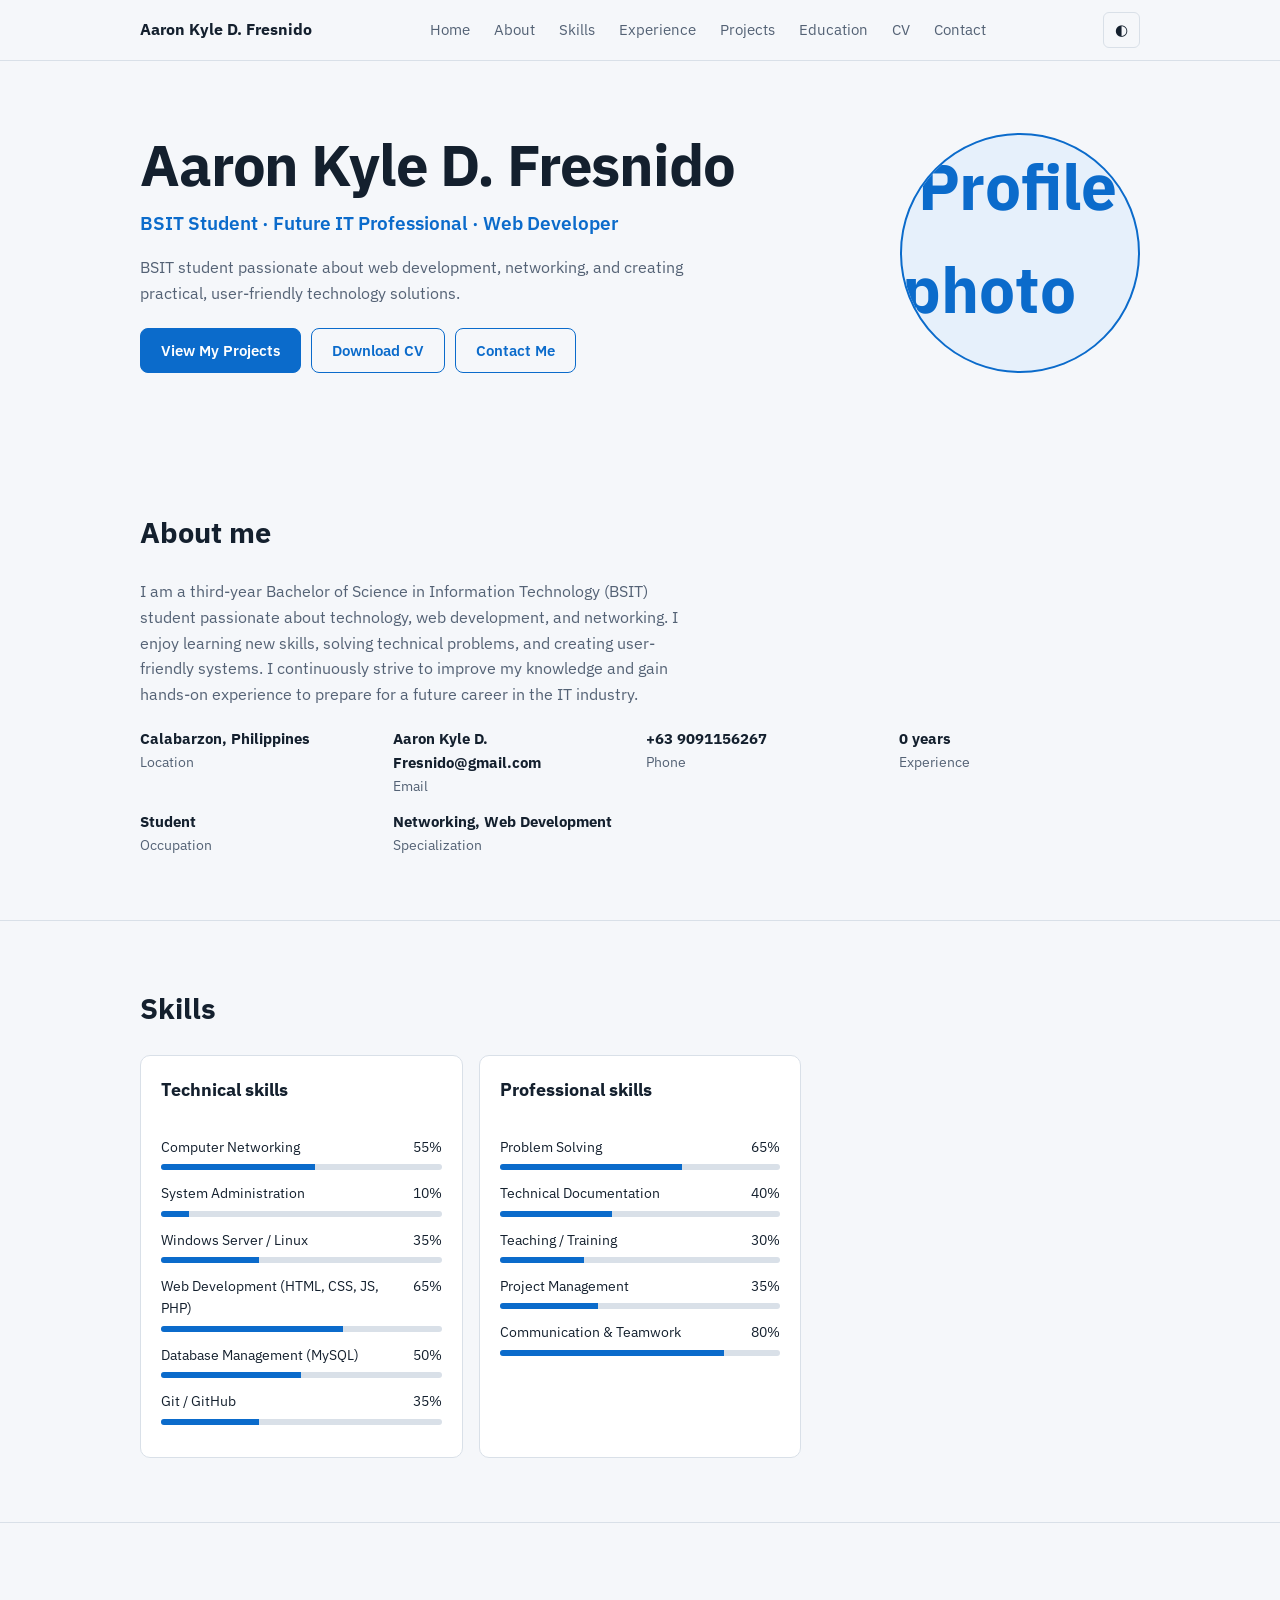
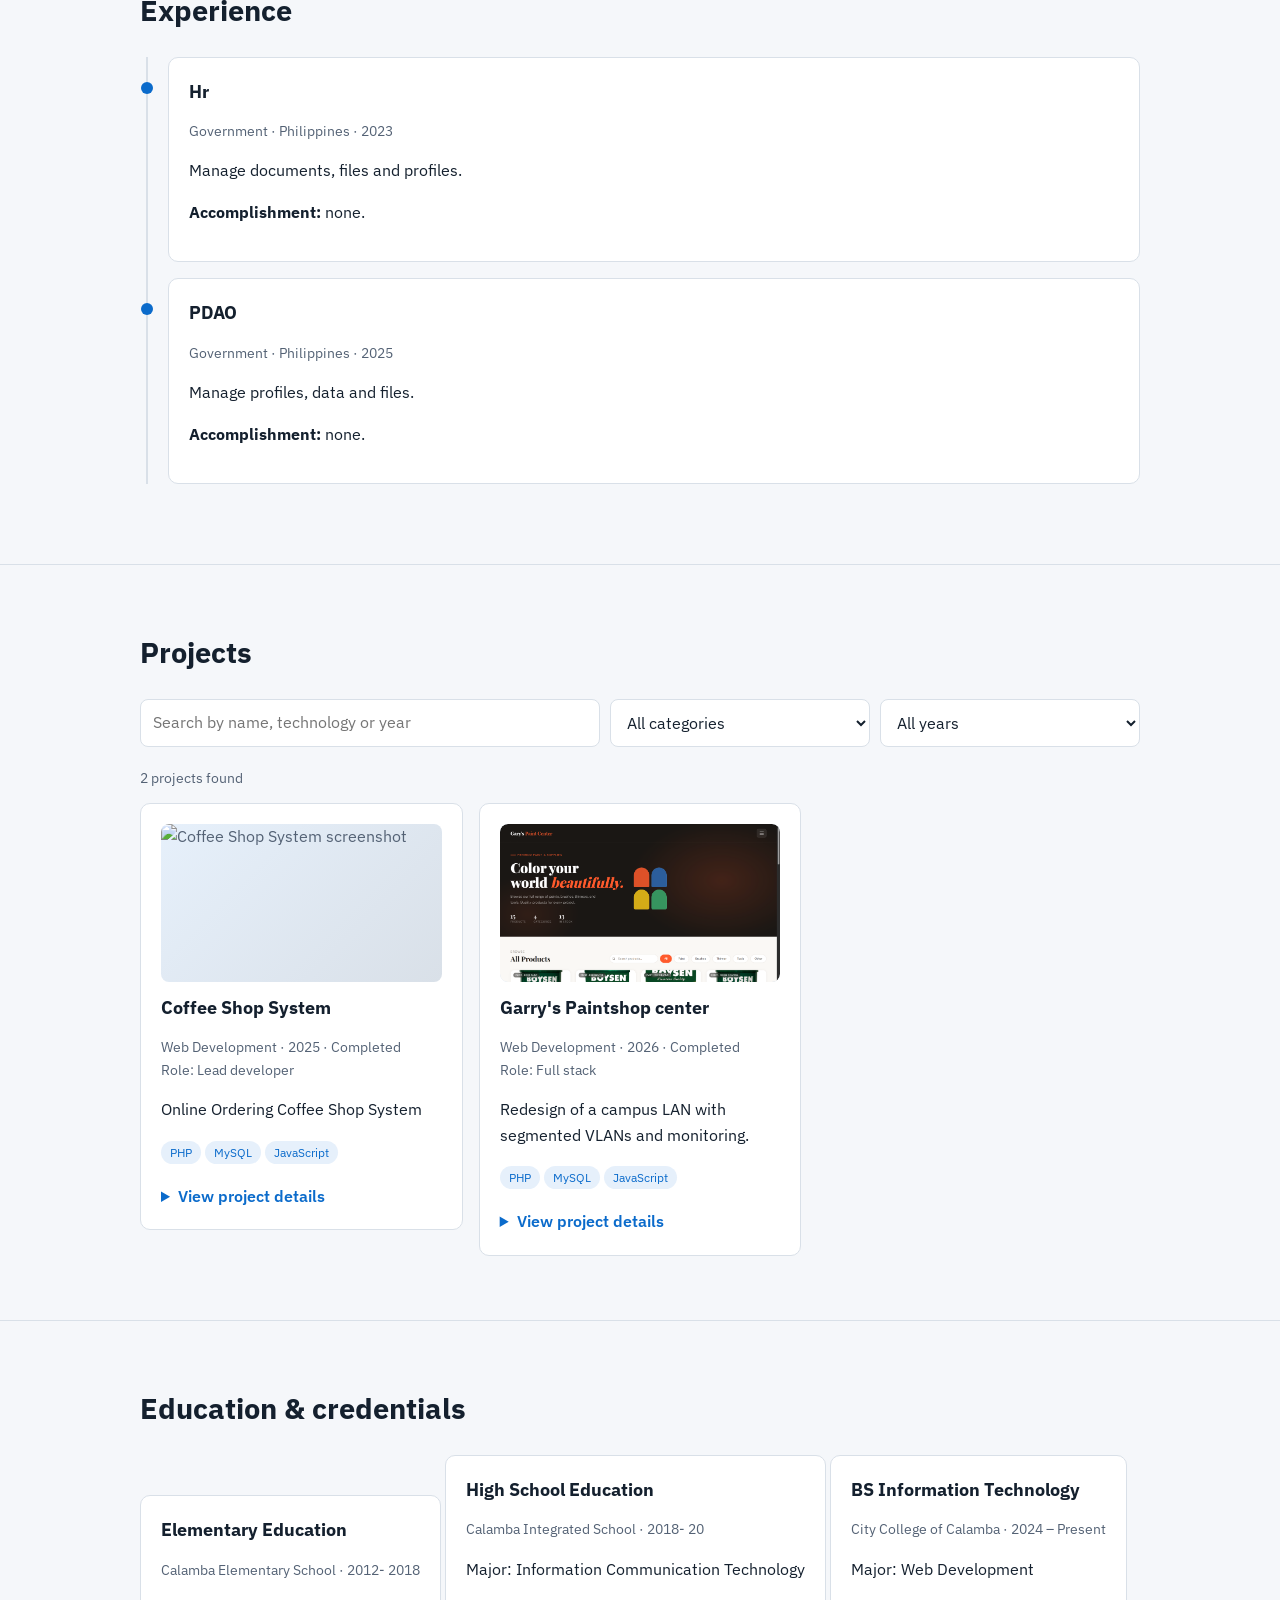
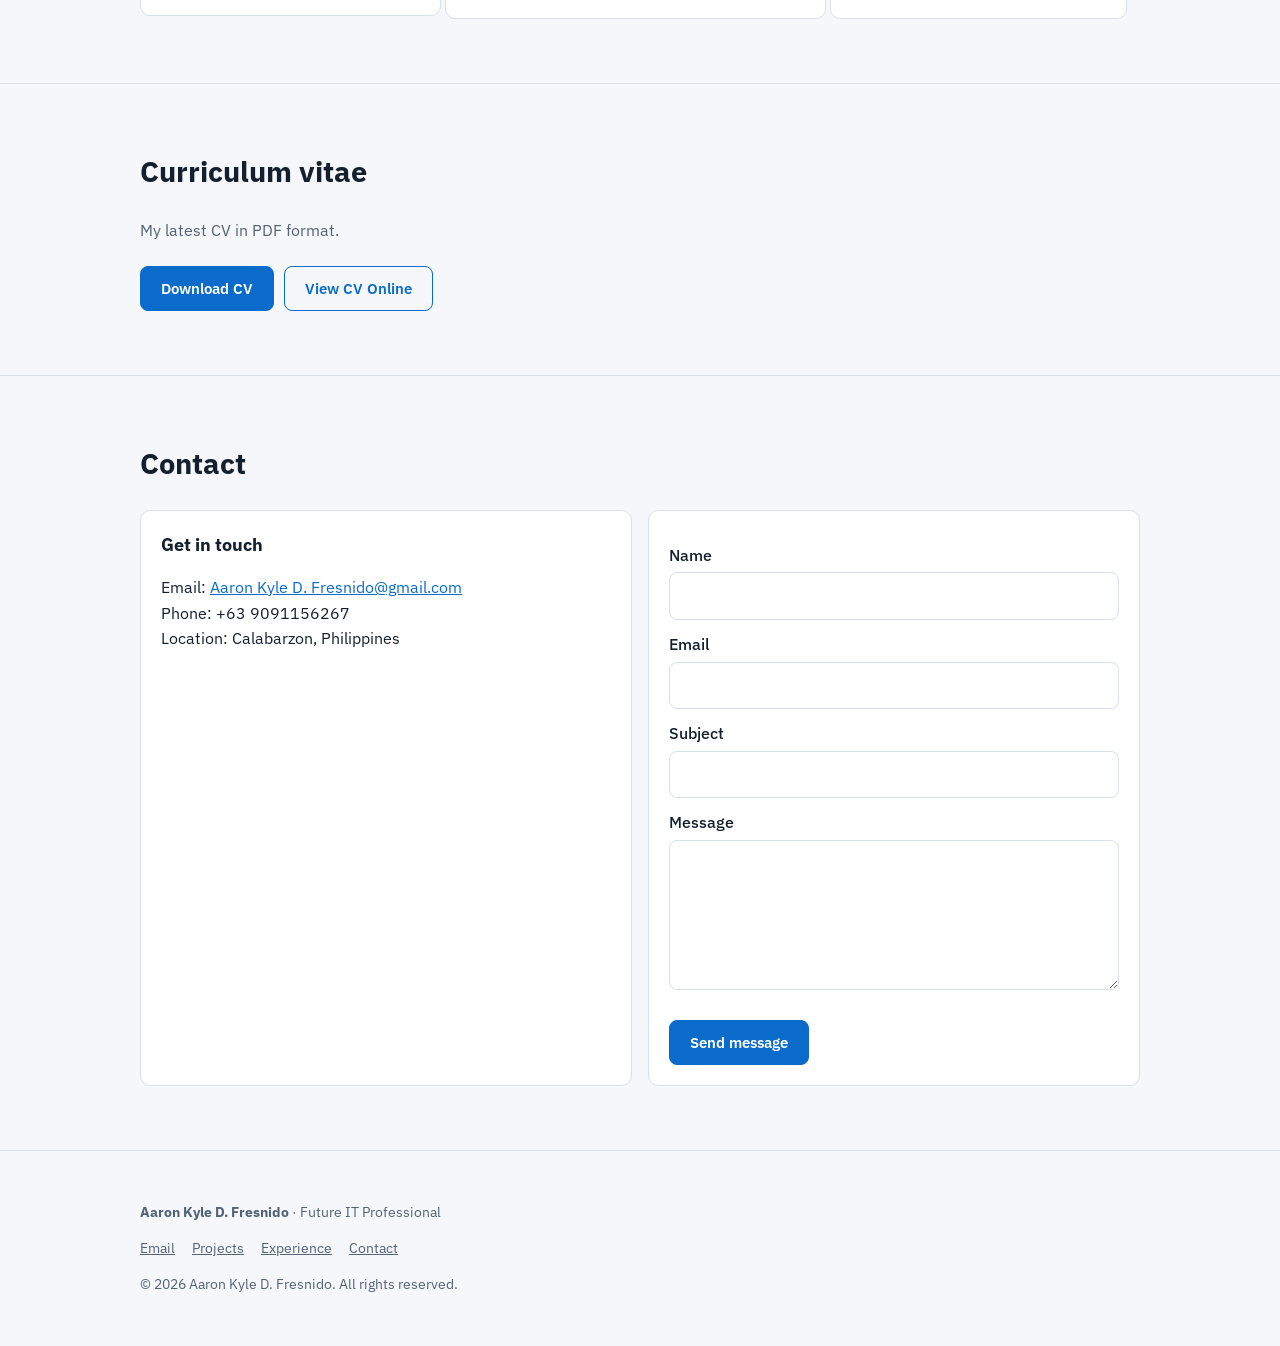
==== index.html @ d56d935a "Add files via upload" ====
<!DOCTYPE html>
<html lang="en">

<head>
  <meta charset="utf-8">
  <meta name="viewport" content="width=device-width, initial-scale=1, viewport-fit=cover">
  <title>My Portfolio | Aaron Kyle D. Fresnido</title>
  <meta name="description" content="Portfolio of Aaron Kyle D. Fresnido.">
  <link rel="icon"
    href="data:image/svg+xml,<svg xmlns=%22http://www.w3.org/2000/svg%22 viewBox=%220 0 100 100%22><text y=%22.9em%22 font-size=%2290%22>💻</text></svg>">
  <link href="https://fonts.googleapis.com/css2?family=IBM+Plex+Sans:wght@400;500;600;700&display=swap"
    rel="stylesheet">
  <link rel="stylesheet" href="style.css">
</head>

<body>

  <header>
    <div class="wrap">
      <nav aria-label="Main">
        <a class="logo" href="#home">Aaron Kyle D. Fresnido</a>
        <ul id="menu">
          <li><a href="#home">Home</a></li>
          <li><a href="#about">About</a></li>
          <li><a href="#skills">Skills</a></li>
          <li><a href="#experience">Experience</a></li>
          <li><a href="#projects">Projects</a></li>
          <li><a href="#education">Education</a></li>
          <li><a href="#cv">CV</a></li>
          <li><a href="#contact">Contact</a></li>
        </ul>
        <span>
          <button class="ic" id="theme" aria-label="Toggle dark mode">◐</button>
          <button class="ic" id="burger" aria-label="Open menu">☰</button>
        </span>
      </nav>
    </div>
  </header>

  <main>

    <!-- HOME -->
    <div class="wrap" id="home">
      <div class="hero">
        <div>
          <h1>Aaron Kyle D. Fresnido</h1>
          <p class="title">BSIT Student · Future IT Professional · Web Developer</p>
          <p class="lead">BSIT student passionate about web development, networking, and creating practical,
            user-friendly technology solutions.</p>
          <div class="btns">
            <a class="btn" href="#projects">View My Projects</a>
            <a class="btn alt" href="#cv">Download CV</a>
            <a class="btn alt" href="#contact">Contact Me</a>
          </div>
        </div>
        <div class="avatar"><img src="images/profile.jpg" alt="Profile photo" style="height: 100%; width: 100%; position: relative; border-radius: 50%; object-fit: cover;"></div>
      </div>
    </div>

    <!-- ABOUT -->
    <section id="about">
      <div class="wrap">
        <h2>About me</h2>
        <p class="lead">I am a third-year Bachelor of Science in Information Technology (BSIT) student passionate about
          technology, web development, and networking. I enjoy learning new skills, solving technical problems, and
          creating user-friendly systems. I continuously strive to improve my knowledge and gain hands-on experience to
          prepare for a future career in the IT industry.</p>
        <div class="facts">
          <div><b>Calabarzon, Philippines</b>Location</div>
          <div><b>Aaron Kyle D. Fresnido@gmail.com</b>Email</div>
          <div><b>+63 9091156267</b>Phone</div>
          <div><b>0 years</b>Experience</div>
          <div><b>Student</b>Occupation</div>
          <div><b>Networking, Web Development</b>Specialization</div>
        </div>
      </div>
    </section>

    <!-- SKILLS -->
    <section id="skills">
      <div class="wrap">
        <h2>Skills</h2>
        <div class="grid">

          <div class="card">
            <h3>Technical skills</h3><br>
            <div class="sk"><span>Computer Networking</span><span>55%</span></div>
            <div class="bar"><i style="width:55%"></i></div>
            <div class="sk"><span>System Administration</span><span>10%</span></div>
            <div class="bar"><i style="width:10%"></i></div>
            <div class="sk"><span>Windows Server / Linux</span><span>35%</span></div>
            <div class="bar"><i style="width:35%"></i></div>
            <div class="sk"><span>Web Development (HTML, CSS, JS, PHP)</span><span>65%</span></div>
            <div class="bar"><i style="width:65%"></i></div>
            <div class="sk"><span>Database Management (MySQL)</span><span>50%</span></div>
            <div class="bar"><i style="width:50%"></i></div>
            <div class="sk"><span>Git / GitHub</span><span>35%</span></div>
            <div class="bar"><i style="width:35%"></i></div>
          </div>

          <div class="card">
            <h3>Professional skills</h3><br>
            <div class="sk"><span>Problem Solving</span><span>65%</span></div>
            <div class="bar"><i style="width:65%"></i></div>
            <div class="sk"><span>Technical Documentation</span><span>40%</span></div>
            <div class="bar"><i style="width:40%"></i></div>
            <div class="sk"><span>Teaching / Training</span><span>30%</span></div>
            <div class="bar"><i style="width:30%"></i></div>
            <div class="sk"><span>Project Management</span><span>35%</span></div>
            <div class="bar"><i style="width:35%"></i></div>
            <div class="sk"><span>Communication &amp; Teamwork</span><span>80%</span></div>
            <div class="bar"><i style="width:80%"></i></div>
          </div>

        </div>
      </div>
    </section>

    <!-- EXPERIENCE -->
    <section id="experience">
      <div class="wrap">
        <h2>Experience</h2>
        <div class="tl">
          <div class="card">
            <h3>Hr</h3>
            <p class="meta">Government · Philippines · 2023</p>
            <p>Manage documents, files and profiles.</p>
            <p><b>Accomplishment:</b> none.</p>
          </div>
          <div class="card">
            <h3>PDAO</h3>
            <p class="meta">Government · Philippines · 2025</p>
            <p>Manage profiles, data and files.</p>
            <p><b>Accomplishment:</b> none.</p>
          </div>
        </div>
      </div>
    </section>

    <!-- PROJECTS -->
    <section id="projects">
      <div class="wrap">
        <h2>Projects</h2>

        <div class="filters" role="search">
          <input id="q" type="search" placeholder="Search by name, technology or year" aria-label="Search projects">
          <select id="cat" aria-label="Category">
            <option value="">All categories</option>
            <option>Web Development</option>
            <option>Mobile Application</option>
            <option>Information System</option>
            <option>Networking</option>
            <option>Research</option>
            <option>Database</option>
            <option>Graphic Design</option>
            <option>Automation</option>
          </select>
          <select id="yr" aria-label="Year">
            <option value="">All years</option>
            <option>2026</option>
            <option>2025</option>
          </select>
        </div>
        <p class="meta" id="count" aria-live="polite"></p>

        <div class="grid projects-grid">

          <!-- Project 1 -->
          <article class="card project" data-category="Web Development" data-year="2025">
            <div class="shot">
              <img src="Images/CoffeeShop.png" alt="Coffee Shop System screenshot" loading="lazy">
            </div>
            <h3>Coffee Shop System</h3>
            <p class="meta">Web Development · 2025 · Completed<br>Role: Lead developer</p>
            <p>Online Ordering Coffee Shop System</p>
            <p><span class="tag">PHP</span><span class="tag">MySQL</span><span class="tag">JavaScript</span></p>
            <details>
              <summary>View project details</summary>
              <h4>Problem</h4>
              <p>Paper enrollment caused long queues and lost records.</p>
              <h4>Solution</h4>
              <p>A role-based web system with online ordering.</p>
              <h4>Features</h4>
              <ul>
                <li>Online registration</li>
                <li>Role-based access</li>
                <li>Online ordering</li>
              </ul>
            </details>
          </article>

          <!-- Project 2 -->
          <article class="card project" data-category="Web Development" data-year="2026">
            <div class="shot">
              <img src="Images/Paintshop.png" alt="Garry's Paintshop center screenshot" loading="lazy">
            </div>
            <h3>Garry's Paintshop center</h3>
            <p class="meta">Web Development · 2026 · Completed<br>Role: Full stack</p>
            <p>Redesign of a campus LAN with segmented VLANs and monitoring.</p>
            <p><span class="tag">PHP</span><span class="tag">MySQL</span><span class="tag">JavaScript</span></p>
            <details>
              <summary>View project details</summary>
              <h4>Problem</h4>
              <p>A paper-based ordering and inventory caused long queues and inaccurate records.</p>
              <h4>Solution</h4>
              <p>Created a web-based system with online ordering and inventory management.</p>
              <h4>Features</h4>
              <ul>
                <li>Inventory Management</li>
                <li>Uptime monitoring</li>
                <li>Sales management</li>
              </ul>
            </details>
          </article>

        </div>
        <p class="meta" id="empty" hidden>No matches. Try a different keyword or clear the filters.</p>
      </div>
    </section>

    <!-- EDUCATION -->
    <section id="education">
      <div class="wrap">
        <h2>Education &amp; credentials</h2>

        <div class="grid-1">
          <div class="card">
            <h3>Elementary Education</h3>
            <p class="meta">Calamba Elementary School · 2012- 2018</p>
          </div>
        </div>
        
        <div class="grid-1">
          <div class="card">
            <h3>High School Education</h3>
            <p class="meta">Calamba Integrated School · 2018- 20</p>
            <p>Major: Information Communication Technology</p>
          </div>

        </div>
        <div class="grid-1">
          <div class="card">
            <h3>BS Information Technology</h3>
            <p class="meta">City College of Calamba · 2024 – Present</p>
            <p>Major: Web Development</p>
          </div>
        </div>
      </div>
    </section>

    <!-- CV -->
    <section id="cv">
      <div class="wrap">
        <h2>Curriculum vitae</h2>
        <p class="lead">My latest CV in PDF format.</p>
        <div class="btns">
          <!-- When your PDF is ready, replace "#cv" with its path, e.g. cv/Aaron-CV.pdf, and remove aria-disabled -->
          <a class="btn" href="cv/Aaron Kyle D. Fresnido - CV.pdf" aria-disabled="false" download>Download CV</a>
          <a class="btn alt" href="cv/Aaron Kyle D. Fresnido - CV.pdf" aria-disabled="false" target="_blank"
            rel="noopener">View CV Online</a>
        </div>
      </div>
    </section>

    <!-- CONTACT -->
    <section id="contact">
      <div class="wrap">
        <h2>Contact</h2>
        <div class="grid" style="grid-template-columns:repeat(auto-fit,minmax(280px,1fr))">

          <div class="card">
            <h3>Get in touch</h3>
            <p>
              Email: <a href="mailto:Aaron Kyle D. Fresnido@gmail.com">Aaron Kyle D. Fresnido@gmail.com</a><br>
              Phone: +63 9091156267<br>
              Location: Calabarzon, Philippines
            </p>
          </div>

          <!-- Opens the visitor's email app with the message filled in. No JavaScript needed. -->
          <form class="card" action="mailto:Aaron Kyle D. Fresnido@gmail.com" method="post" enctype="text/plain">
            <label for="n">Name</label>
            <input id="n" name="Name" required maxlength="80" autocomplete="name">
            <label for="e">Email</label>
            <input id="e" name="Email" type="email" required maxlength="120" autocomplete="email">
            <label for="s">Subject</label>
            <input id="s" name="Subject" required maxlength="120">
            <label for="m">Message</label>
            <textarea id="m" name="Message" rows="5" required maxlength="2000"></textarea>
            <div class="btns"><button class="btn" type="submit">Send message</button></div>
          </form>

        </div>
      </div>
    </section>

  </main>

  <footer>
    <div class="wrap">
      <p><b>Aaron Kyle D. Fresnido</b> · Future IT Professional</p>
      <p>
        <a href="mailto:Aaron Kyle D. Fresnido@gmail.com">Email</a>
        <a href="#projects">Projects</a>
        <a href="#experience">Experience</a>
        <a href="#contact">Contact</a>
      </p>
      <p>© <span id="year">2026</span> Aaron Kyle D. Fresnido. All rights reserved.</p>
    </div>
  </footer>
  <script src="script.js" defer></script>
</body>

</html>
---- style.css ----
/* ---------- Colors (light, dark) ---------- */
:root {
  --bg: #f5f7fa;
  --card: #fff;
  --ink: #14202e;
  --mute: #546275;
  --line: #d9e0e8;
  --acc: #0b6bcb;
  --acc2: #e6f0fb;
  --r: 10px;
}

@media (prefers-color-scheme: dark) {
  :root:not([data-theme="light"]) {
    --bg: #10161e;
    --card: #18212c;
    --ink: #e8edf3;
    --mute: #9aa8b8;
    --line: #2a3644;
    --acc: #5aa9f5;
    --acc2: #1b2a3b;
  }
}

:root[data-theme="dark"] {
  --bg: #10161e;
  --card: #18212c;
  --ink: #e8edf3;
  --mute: #9aa8b8;
  --line: #2a3644;
  --acc: #5aa9f5;
  --acc2: #1b2a3b;
}

/* ---------- Base ---------- */
* {
  box-sizing: border-box;
}

html {
  scroll-behavior: smooth;
  scroll-padding-top: 70px;
}

body {
  margin: 0;
  background: var(--bg);
  color: var(--ink);
  font:
    16px/1.6 "IBM Plex Sans",
    system-ui,
    sans-serif;
  padding-top: env(safe-area-inset-top, 0px);
  padding-bottom: env(safe-area-inset-bottom, 0px);
}

a {
  color: var(--acc);
}

:focus-visible {
  outline: 3px solid var(--acc);
  outline-offset: 2px;
}

.wrap {
  max-width: 1040px;
  margin: 0 auto;
  padding: 0 20px;
}

section {
  padding: 64px 0;
  border-bottom: 1px solid var(--line);
}

h1 {
  font-size: clamp(2.2rem, 6vw, 3.6rem);
  line-height: 1.1;
  margin: 0 0 12px;
  letter-spacing: -0.02em;
}

h2 {
  font-size: 1.8rem;
  margin: 0 0 24px;
}

h3 {
  margin: 0 0 6px;
  font-size: 1.1rem;
}

.meta {
  color: var(--mute);
  font-size: 14px;
}

.lead {
  color: var(--mute);
  max-width: 56ch;
}

/* ---------- Header / menu ---------- */
header {
  position: sticky;
  top: 0;
  background: var(--bg);
  border-bottom: 1px solid var(--line);
  z-index: 10;
}

nav {
  display: flex;
  align-items: center;
  justify-content: space-between;
  height: 60px;
}

.logo {
  font-weight: 700;
  color: var(--ink);
  text-decoration: none;
}

nav ul {
  display: flex;
  gap: 4px;
  list-style: none;
  margin: 0;
  padding: 0;
}

nav ul a {
  display: block;
  padding: 8px 10px;
  color: var(--mute);
  text-decoration: none;
  border-radius: 6px;
  font-size: 15px;
}

nav ul a:hover {
  color: var(--ink);
  background: var(--acc2);
}

.ic {
  background: none;
  border: 1px solid var(--line);
  color: var(--ink);
  border-radius: 6px;
  padding: 8px 11px;
  cursor: pointer;
  font-size: 15px;
}

#burger {
  display: none;
}

@media (max-width: 820px) {
  #burger {
    display: inline-block;
  }

  nav ul {
    display: none;
    position: absolute;
    top: 60px;
    left: 0;
    right: 0;
    flex-direction: column;
    background: var(--bg);
    border-bottom: 1px solid var(--line);
    padding: 8px 20px;
  }

  nav ul.open {
    display: flex;
  }

  nav ul a {
    padding: 12px 8px;
  }
}

/* ---------- Hero ---------- */
.hero {
  display: grid;
  grid-template-columns: 1fr 240px;
  gap: 40px;
  align-items: center;
  padding: 72px 0;
}

.avatar {
  width: 240px;
  aspect-ratio: 1;
  border-radius: 50%;
  background: var(--acc2);
  border: 2px solid var(--acc);
  display: grid;
  place-items: center;
  font-size: 4rem;
  font-weight: 700;
  color: var(--acc);
}

.title {
  color: var(--acc);
  font-weight: 600;
  font-size: 1.2rem;
  margin: 0 0 12px;
}

@media (max-width: 700px) {
  .hero {
    grid-template-columns: 1fr;
  }

  .avatar {
    order: -1;
    width: 160px;
  }
}

/* ---------- Buttons ---------- */
.btns {
  display: flex;
  flex-wrap: wrap;
  gap: 10px;
  margin-top: 22px;
}

.btn {
  display: inline-block;
  padding: 12px 20px;
  border-radius: 8px;
  border: 1px solid var(--acc);
  background: var(--acc);
  color: #fff;
  font:
    600 15px "IBM Plex Sans",
    sans-serif;
  text-decoration: none;
  cursor: pointer;
}

.btn.alt {
  background: transparent;
  color: var(--acc);
}

.btn[aria-disabled="true"] {
  opacity: 0.5;
  cursor: not-allowed;
}

/* ---------- Cards and grids ---------- */
.grid {
  display: grid;
  grid-template-columns: repeat(auto-fill, minmax(280px, 1fr));
  gap: 16px;
}

.grid-1 {
  display: grid;
  grid-template-columns: 1fr;
  gap: 16px;
  display: inline-block;
}

.card {
  background: var(--card);
  border: 1px solid var(--line);
  border-radius: var(--r);
  padding: 20px;
  min-width: 0;
}

.facts {
  display: grid;
  grid-template-columns: repeat(auto-fill, minmax(220px, 1fr));
  gap: 12px;
  margin-top: 20px;
}

.facts div {
  font-size: 14px;
  color: var(--mute);
}

.facts b {
  display: block;
  color: var(--ink);
  font-size: 15px;
}

/* ---------- Skills ---------- */
.sk {
  display: flex;
  justify-content: space-between;
  font-size: 14px;
}

.bar {
  height: 6px;
  background: var(--line);
  border-radius: 3px;
  margin: 6px 0 12px;
  overflow: hidden;
}

.bar i {
  display: block;
  height: 100%;
  background: var(--acc);
}

/* ---------- Timeline ---------- */
.tl {
  border-left: 2px solid var(--line);
  margin-left: 6px;
}

.tl .card {
  margin: 0 0 16px 20px;
  position: relative;
}

.tl .card::before {
  content: "";
  position: absolute;
  left: -28px;
  top: 24px;
  width: 12px;
  height: 12px;
  border-radius: 50%;
  background: var(--acc);
}

/* ---------- Projects ---------- */
.filters {
  display: flex;
  flex-wrap: wrap;
  gap: 10px;
  margin-bottom: 20px;
}

.filters input {
  flex: 2 1 220px;
  width: auto;
}

.filters select {
  flex: 1 1 140px;
  width: auto;
}

.projects-grid {
  align-items: start;
}

/* each card keeps its own height */
.shot {
  aspect-ratio: 16/9;
  border-radius: 8px;
  background: linear-gradient(135deg, var(--acc2), var(--line));
  margin-bottom: 12px;
  overflow: hidden;
}

.shot img {
  width: 100%;
  height: 100%;
  object-fit: cover;
  border-radius: 8px;
  display: block;
  color: var(--mute);
}

.tag {
  display: inline-block;
  font-size: 12px;
  padding: 2px 9px;
  border-radius: 99px;
  background: var(--acc2);
  color: var(--acc);
  margin: 0 4px 4px 0;
}

details {
  margin-top: 12px;
}

summary {
  cursor: pointer;
  font-weight: 600;
  color: var(--acc);
}

details h4 {
  margin: 14px 0 4px;
}

details p,
details ul {
  margin: 0;
}

/* ---------- Form ---------- */
input,
select,
textarea {
  font: inherit;
  color: var(--ink);
  background: var(--card);
  border: 1px solid var(--line);
  border-radius: 8px;
  padding: 10px 12px;
  width: 100%;
}

label {
  display: block;
  font-weight: 500;
  margin: 12px 0 4px;
}

/* ---------- Footer ---------- */
footer {
  padding: 36px 0;
  color: var(--mute);
  font-size: 14px;
}

footer a {
  color: var(--mute);
  margin-right: 14px;
}
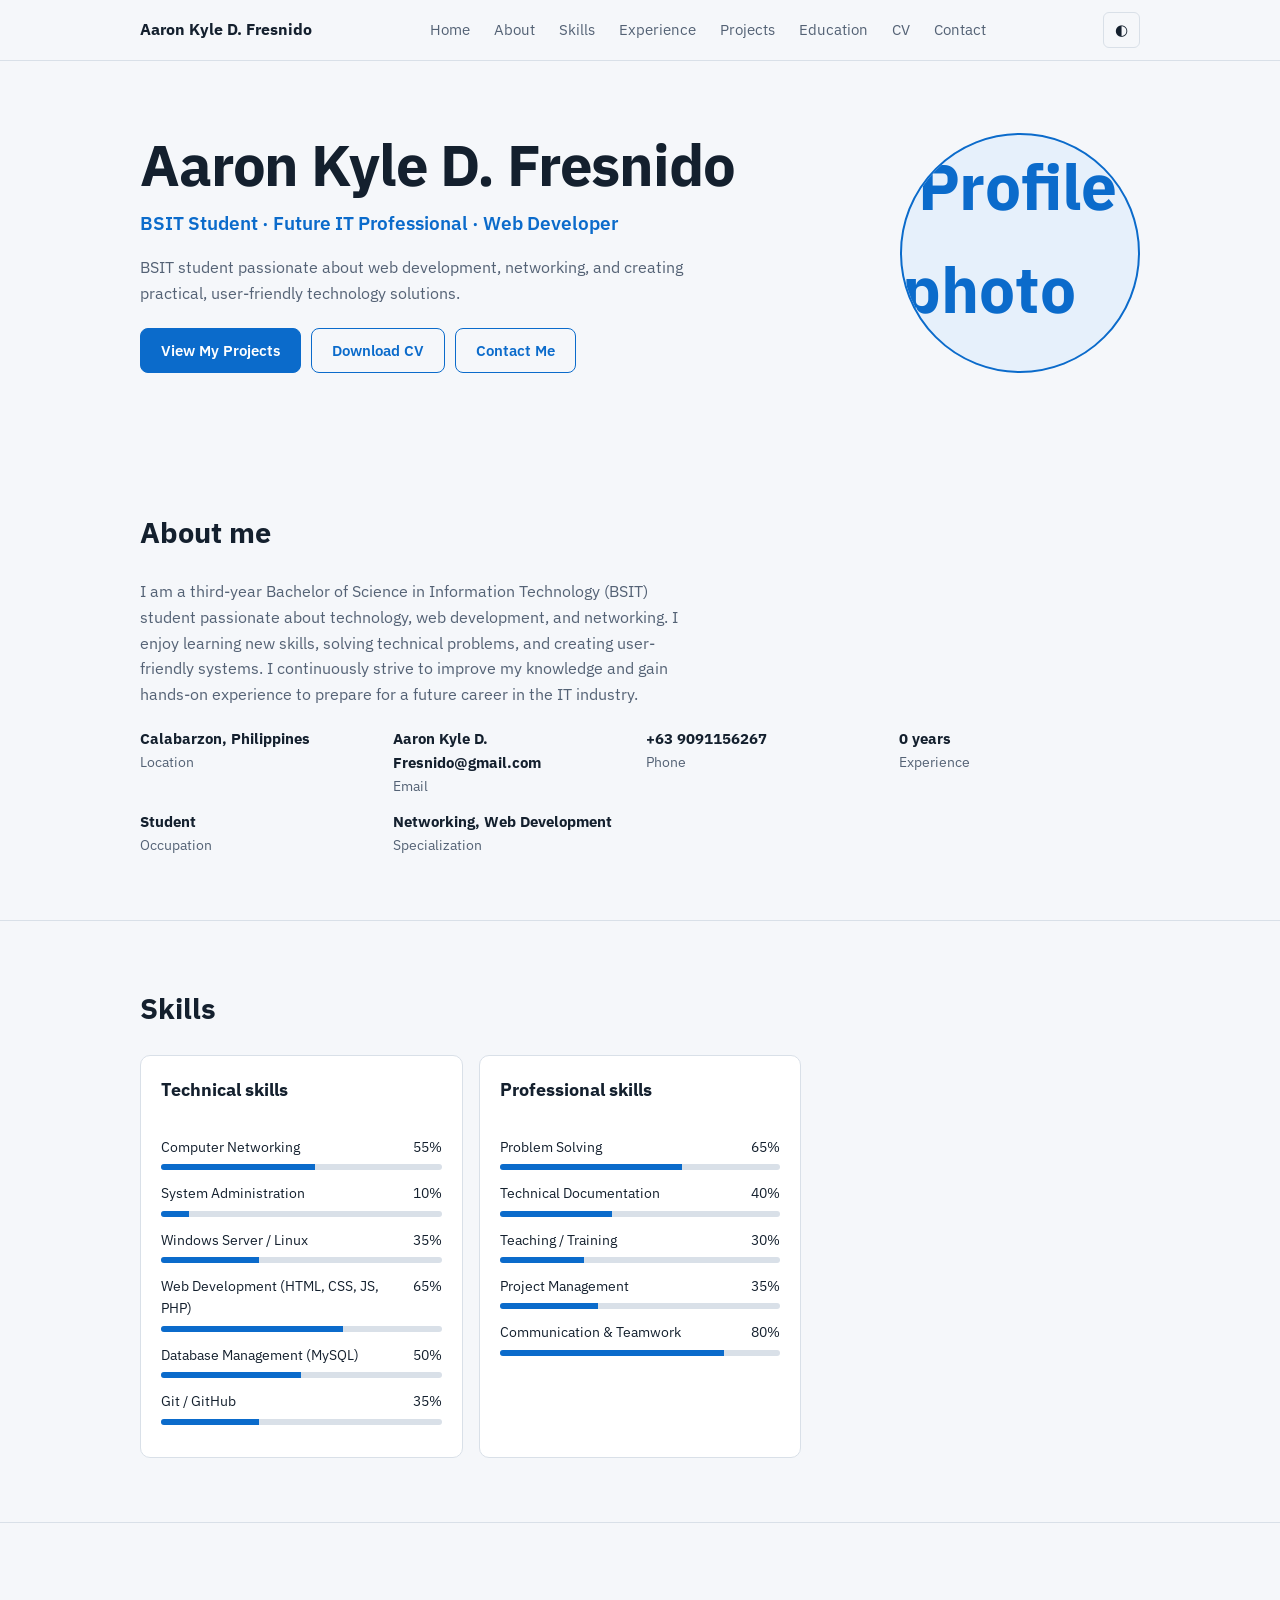
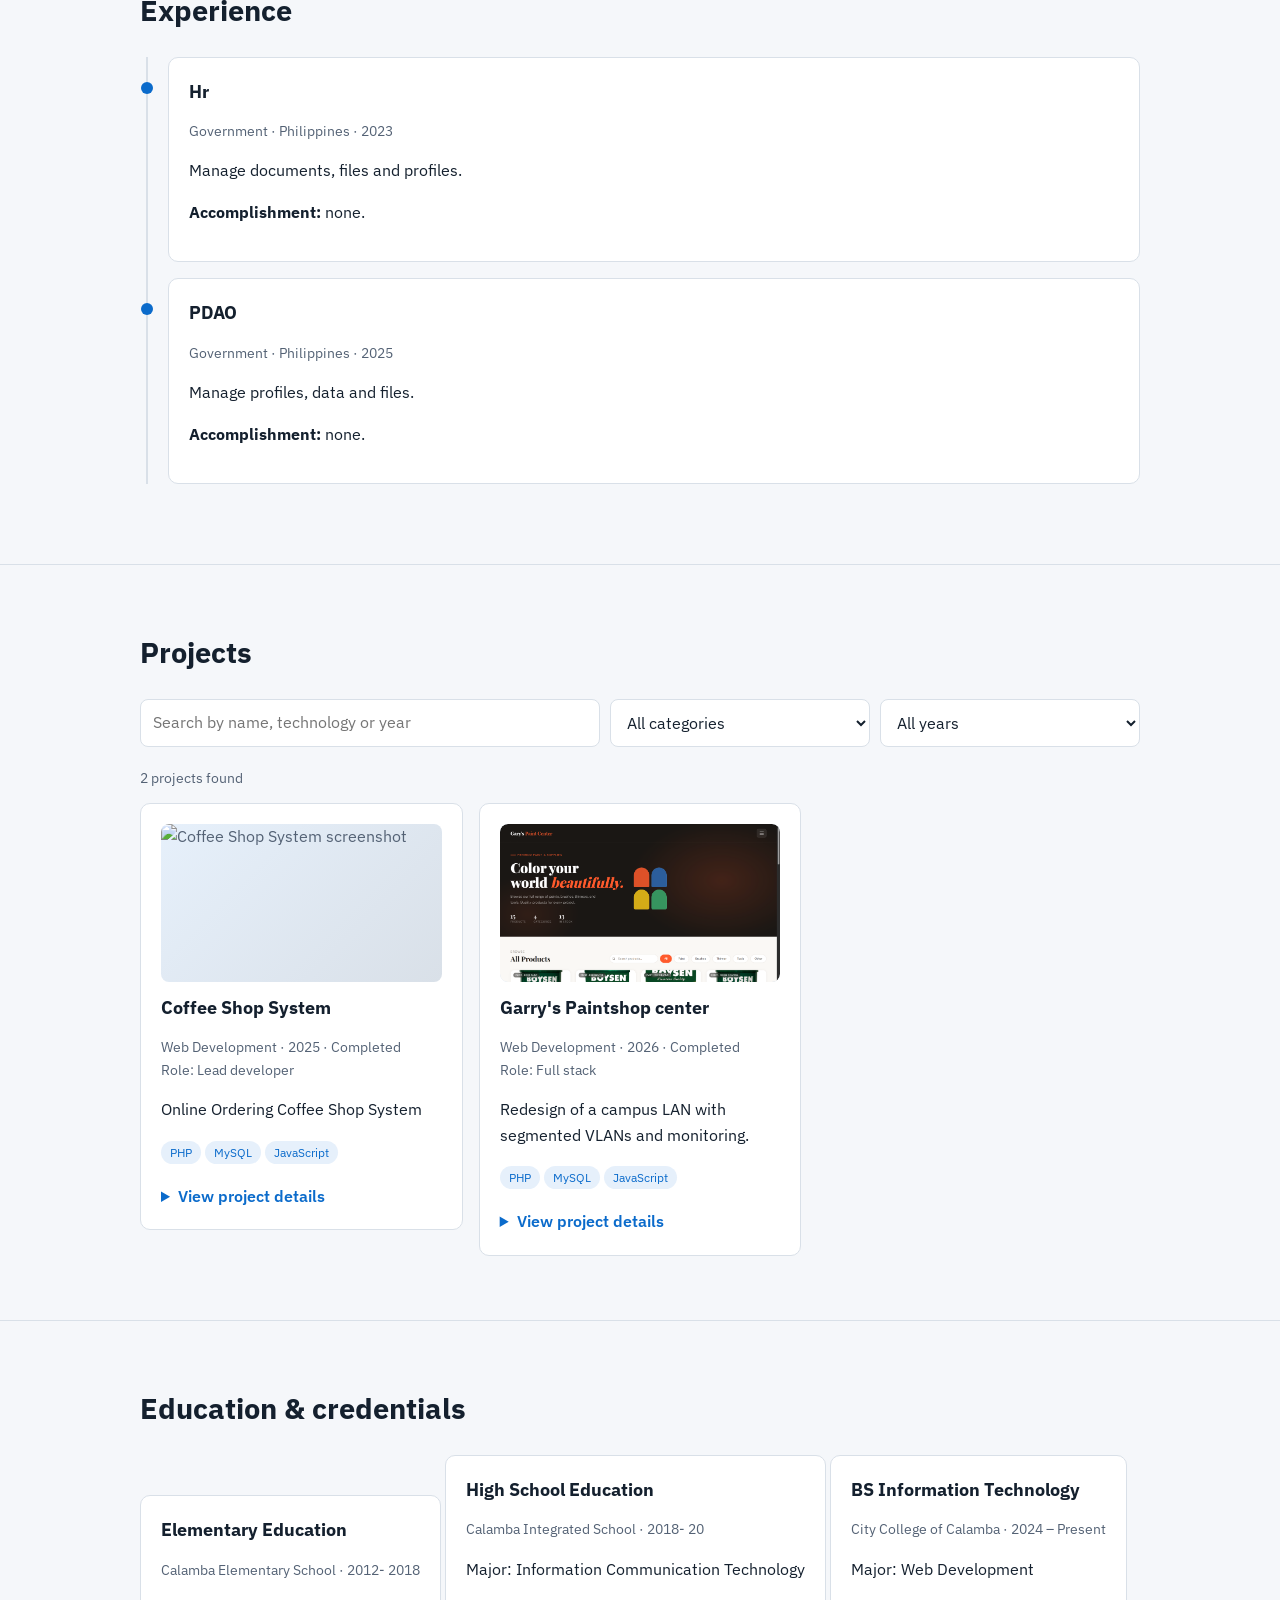
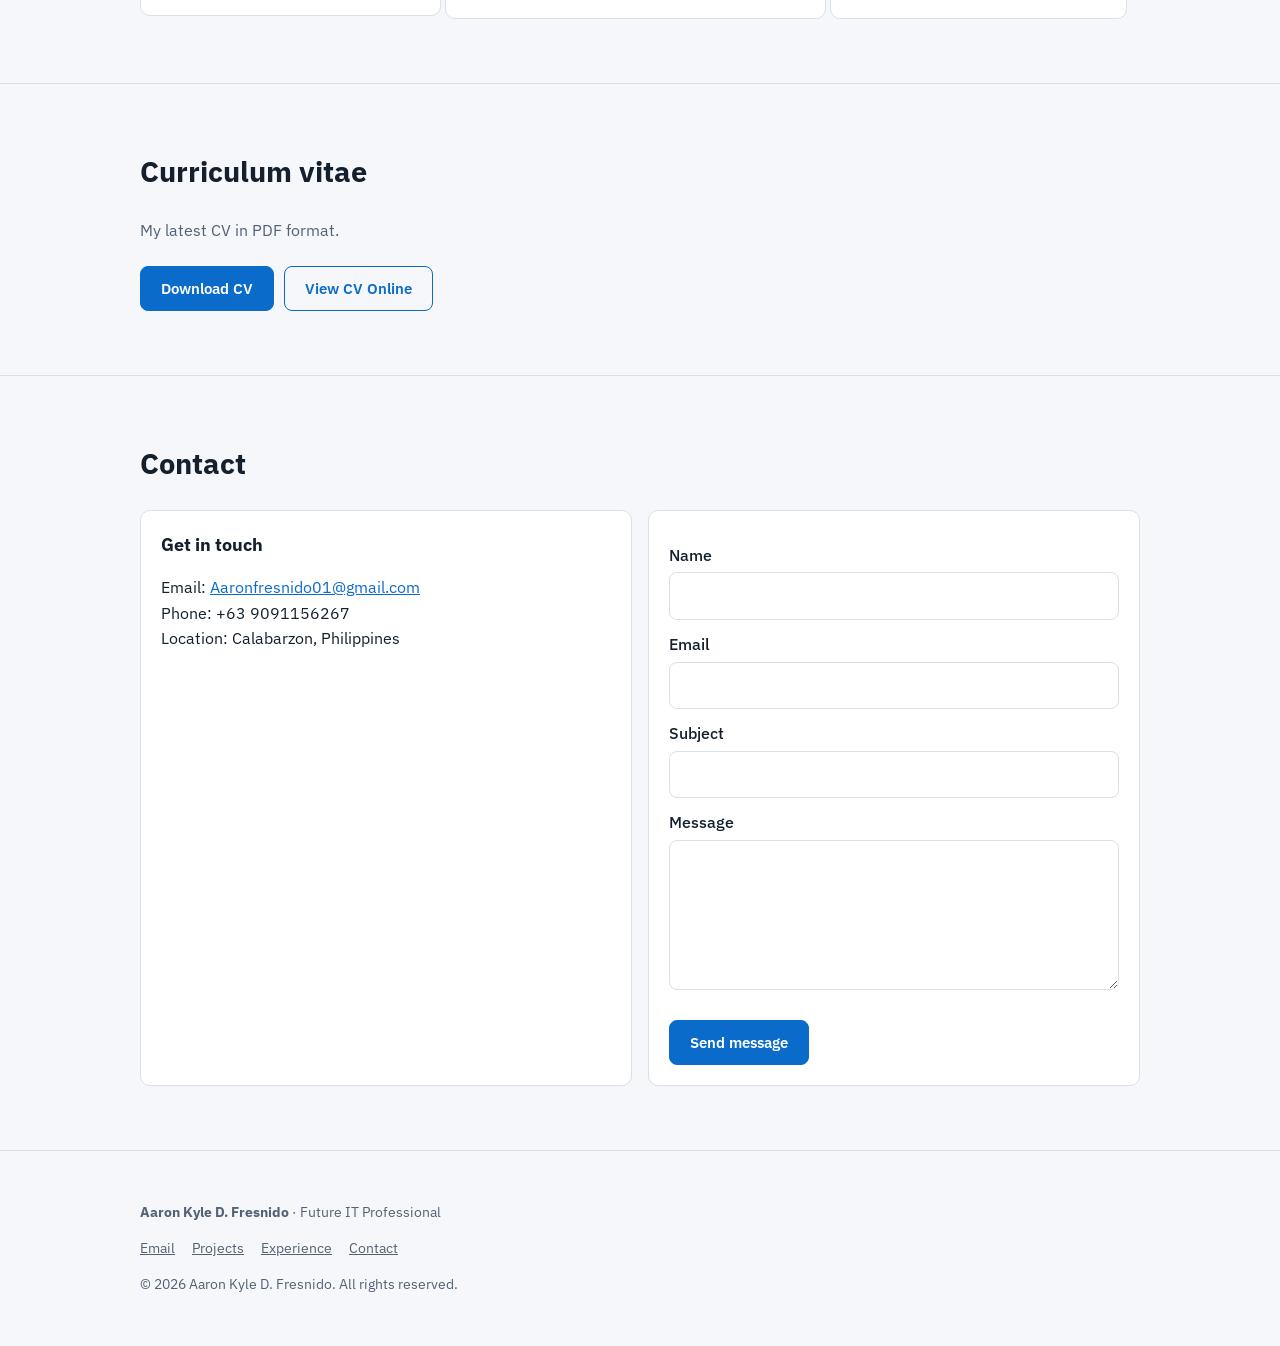
==== commit 05ad975d: "Add files via upload" ====
--- a/index.html
+++ b/index.html
@@ -271,14 +271,14 @@
           <div class="card">
             <h3>Get in touch</h3>
             <p>
-              Email: <a href="mailto:Aaron Kyle D. Fresnido@gmail.com">Aaron Kyle D. Fresnido@gmail.com</a><br>
+              Email: <a href="mailto:Aaronfresnido01@gmail.com">Aaronfresnido01@gmail.com</a><br>
               Phone: +63 9091156267<br>
               Location: Calabarzon, Philippines
             </p>
           </div>
 
           <!-- Opens the visitor's email app with the message filled in. No JavaScript needed. -->
-          <form class="card" action="mailto:Aaron Kyle D. Fresnido@gmail.com" method="post" enctype="text/plain">
+          <form class="card" action="mailto:Aaronfresnido01@gmail.com" method="post" enctype="text/plain">
             <label for="n">Name</label>
             <input id="n" name="Name" required maxlength="80" autocomplete="name">
             <label for="e">Email</label>
@@ -300,7 +300,7 @@
     <div class="wrap">
       <p><b>Aaron Kyle D. Fresnido</b> · Future IT Professional</p>
       <p>
-        <a href="mailto:Aaron Kyle D. Fresnido@gmail.com">Email</a>
+        <a href="mailto:Aaronfresnido01@gmail.com">Email</a>
         <a href="#projects">Projects</a>
         <a href="#experience">Experience</a>
         <a href="#contact">Contact</a>
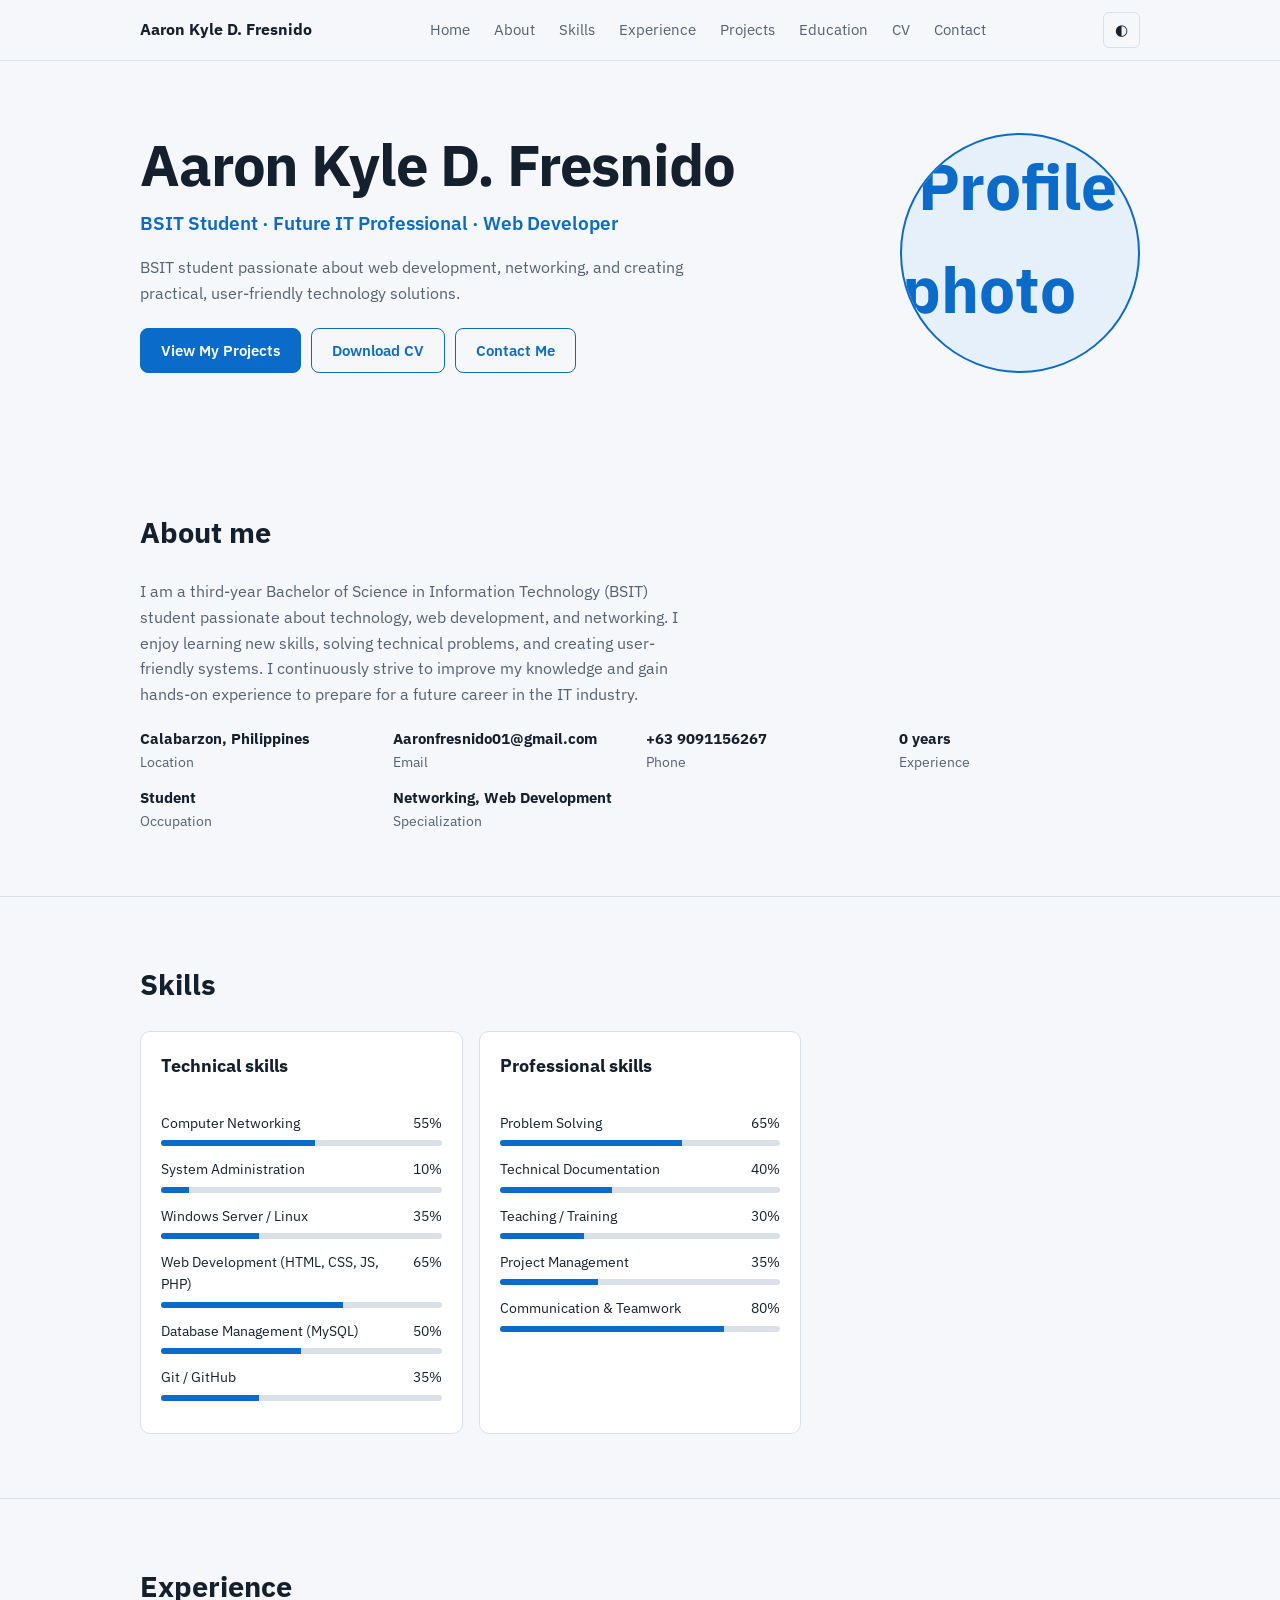
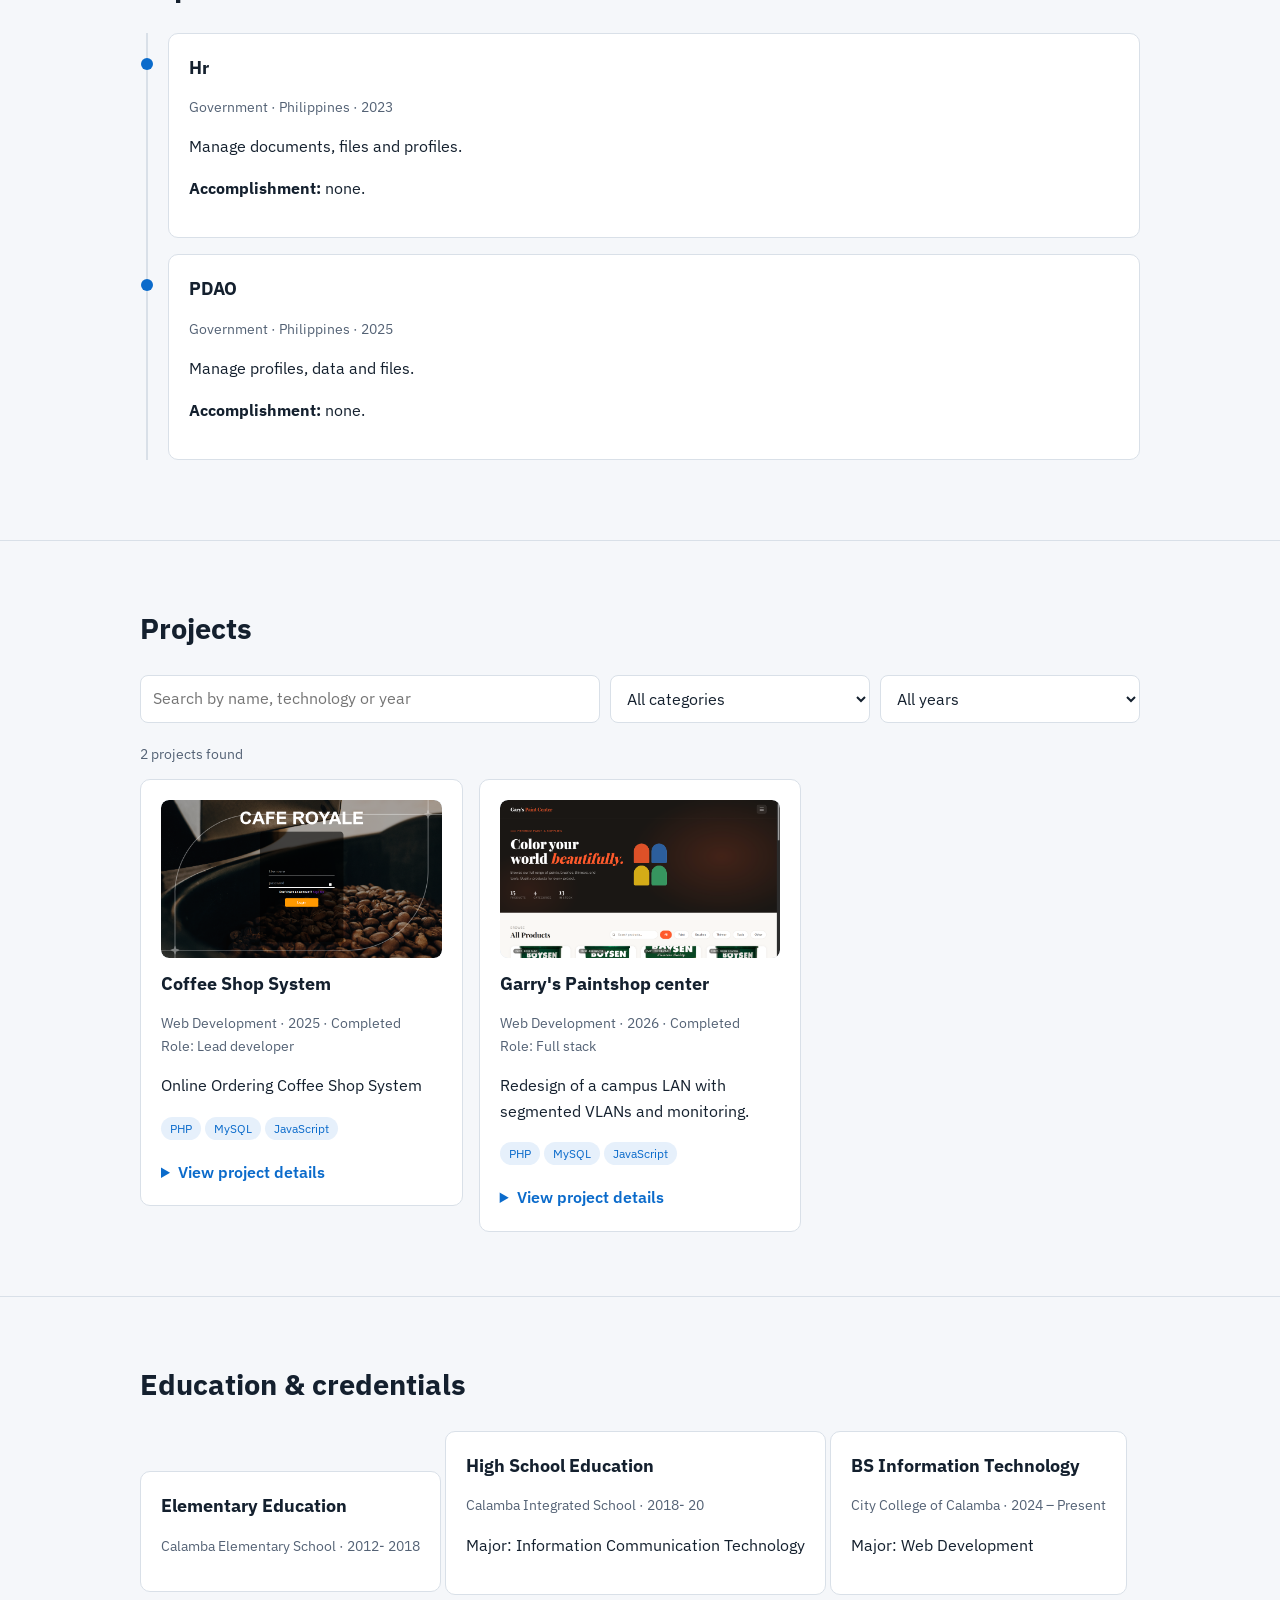
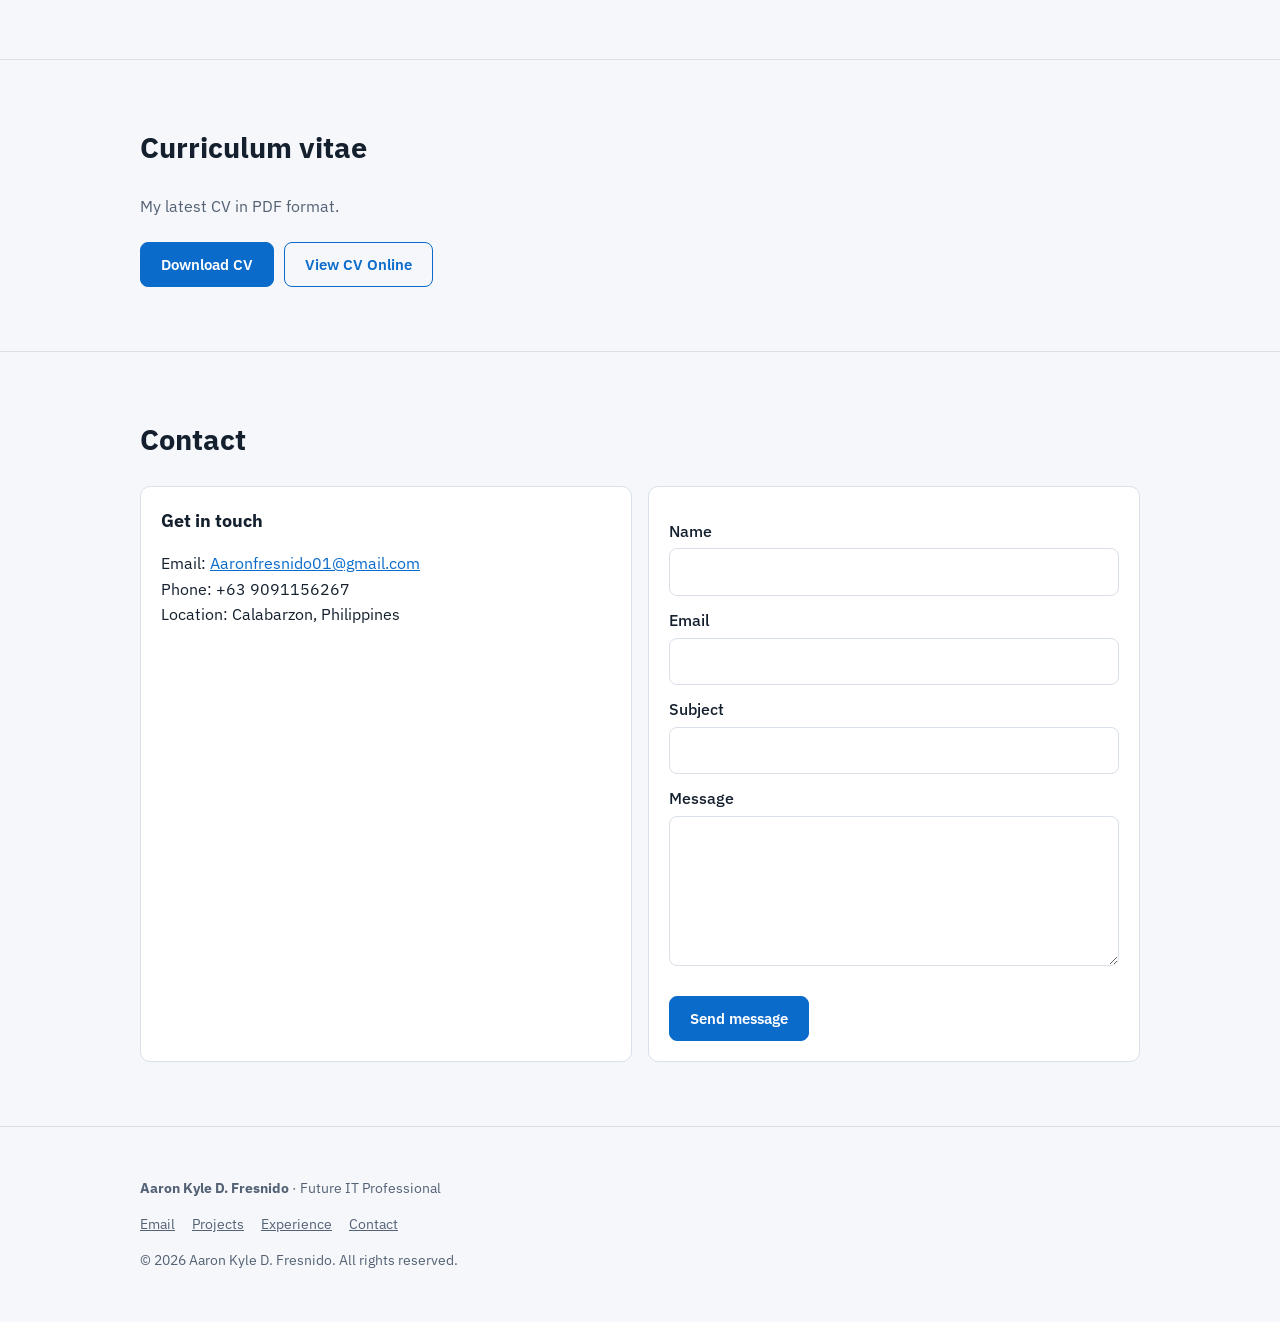
==== commit ba2a8c6b: "Add files via upload" ====
--- a/index.html
+++ b/index.html
@@ -53,7 +53,7 @@
             <a class="btn alt" href="#contact">Contact Me</a>
           </div>
         </div>
-        <div class="avatar"><img src="images/profile.jpg" alt="Profile photo" style="height: 100%; width: 100%; position: relative; border-radius: 50%; object-fit: cover;"></div>
+        <div class="avatar"><img src="Images/profile.jpg" alt="Profile photo" style="height: 100%; width: 100%; position: relative; border-radius: 50%; object-fit: cover;"></div>
       </div>
     </div>
 
@@ -67,7 +67,7 @@
           prepare for a future career in the IT industry.</p>
         <div class="facts">
           <div><b>Calabarzon, Philippines</b>Location</div>
-          <div><b>Aaron Kyle D. Fresnido@gmail.com</b>Email</div>
+          <div><b>Aaronfresnido01@gmail.com</b>Email</div>
           <div><b>+63 9091156267</b>Phone</div>
           <div><b>0 years</b>Experience</div>
           <div><b>Student</b>Occupation</div>
@@ -168,7 +168,7 @@
           <!-- Project 1 -->
           <article class="card project" data-category="Web Development" data-year="2025">
             <div class="shot">
-              <img src="Images/CoffeeShop.png" alt="Coffee Shop System screenshot" loading="lazy">
+              <img src="Images/Coffeeshop.png" alt="Coffee Shop System screenshot" loading="lazy">
             </div>
             <h3>Coffee Shop System</h3>
             <p class="meta">Web Development · 2025 · Completed<br>Role: Lead developer</p>
